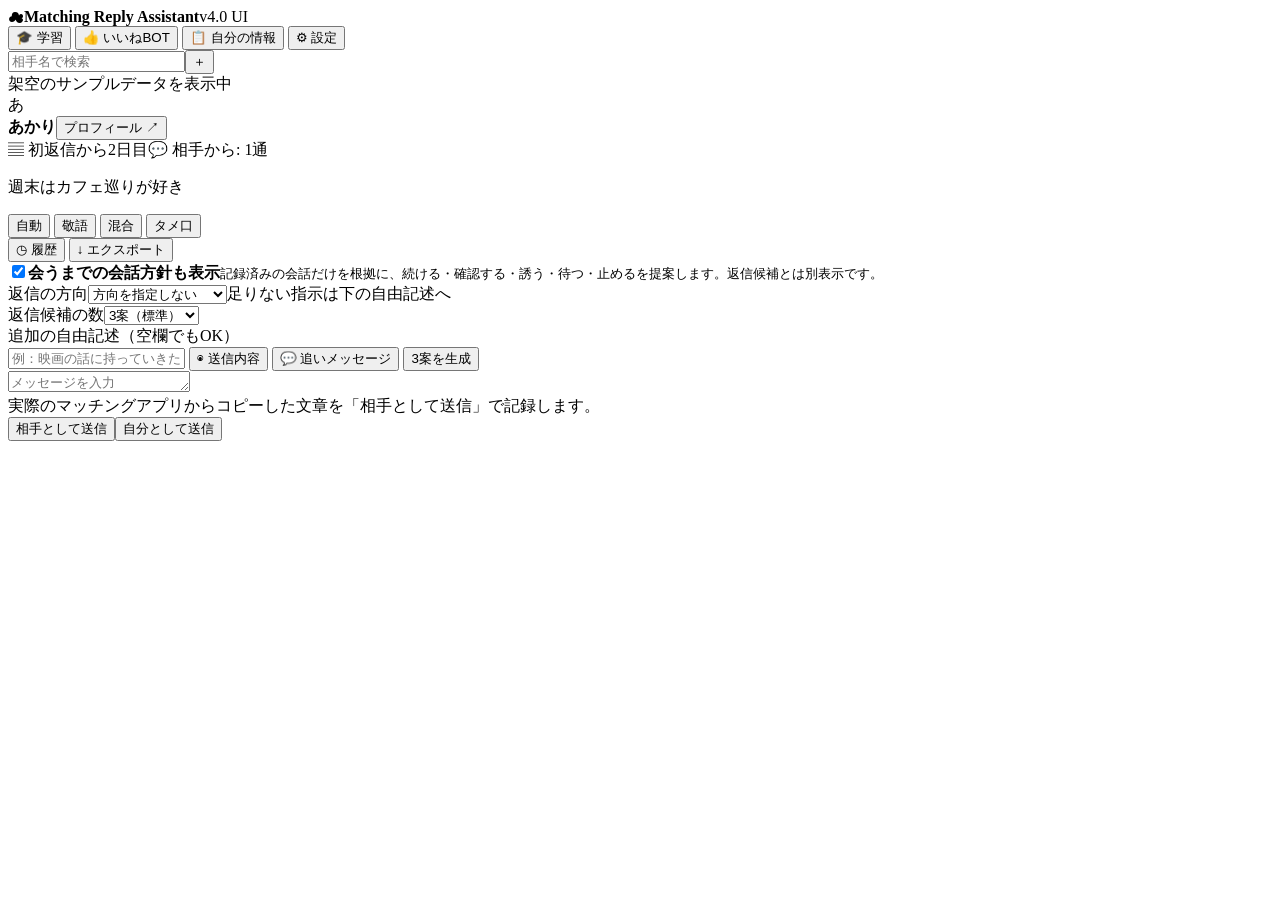
==== index.html @ 1f305a7e "Create chat-focused desktop UI shell inspired by reference layout" ====
<!doctype html>
<html lang="ja">
<head>
  <meta charset="utf-8">
  <meta name="viewport" content="width=device-width,initial-scale=1">
  <meta name="theme-color" content="#ffffff">
  <title>Matching Reply Assistant — UI Demo</title>
  <link rel="stylesheet" href="./style.css">
  <script src="./app.js" defer></script>
</head>
<body>
<div class="app" id="app">
  <header class="global-header">
    <div class="app-identity"><span class="brand-icon">☁</span><strong>Matching Reply Assistant</strong><span class="version">v4.0 <span class="muted-version">UI</span></span></div>
    <nav class="global-actions" aria-label="ツール">
      <button data-open="guide" class="top-button" type="button">🎓 学習</button>
      <button data-open="like" class="top-button pink" type="button">👍 いいねBOT</button>
      <button data-open="profile" class="top-button blue" type="button">📋 自分の情報</button>
      <button data-open="settings" class="top-button" type="button">⚙ 設定</button>
    </nav>
  </header>
  <div class="layout">
    <aside class="contacts">
      <div class="search-row"><input id="search" type="search" placeholder="相手名で検索" aria-label="相手名で検索"><button id="new-contact" type="button" title="相手を追加" aria-label="相手を追加">＋</button></div>
      <div class="contact-scroller" id="contacts" aria-label="相手一覧"></div>
      <div class="contacts-footer">架空のサンプルデータを表示中</div>
    </aside>
    <main class="chat-layout">
      <header class="conversation-header">
        <div class="contact-heading">
          <span class="avatar current-avatar" id="current-avatar">あ</span>
          <div class="contact-details">
            <div class="person-title"><strong id="current-name">あかり</strong><button id="edit-contact" type="button" class="contact-edit" title="プロフィールを確認・編集">プロフィール ↗</button></div>
            <div class="contact-tags"><span class="tag sky" id="messages-count">▤ 初返信から2日目</span><span class="tag mint" id="incoming-count">💬 相手から: 1通</span></div>
            <p class="contact-bio" id="current-bio">週末はカフェ巡りが好き</p>
          </div>
        </div>
        <div class="header-tools">
          <div class="tone-toggle" aria-label="返信の文体">
            <button data-tone="自動" class="on" type="button">自動</button>
            <button data-tone="敬語" type="button">敬語</button>
            <button data-tone="混合" type="button">混合</button>
            <button data-tone="タメ口" type="button">タメ口</button>
          </div>
          <button id="history-button" class="utility-button" type="button">◷ 履歴</button>
          <button id="export-button" class="utility-button" type="button">↓ エクスポート</button>
        </div>
      </header>
      <section class="chat-area" id="chat-area" aria-label="会話履歴">
        <div class="chat-inner" id="messages"></div>
        <div id="suggestion-list" class="suggestion-list" hidden></div>
      </section>
      <section class="composer">
        <label class="policy-banner"><input id="policy" type="checkbox" checked><span><strong>会うまでの会話方針も表示</strong><small>記録済みの会話だけを根拠に、続ける・確認する・誘う・待つ・止めるを提案します。返信候補とは別表示です。</small></span></label>
        <div class="config-line"><label for="direction">返信の方向</label><select id="direction"><option value="auto">方向を指定しない</option><option value="casual">自然に会話を広げる</option><option value="question">質問を控えめに</option><option value="warm">親しみやすく返す</option><option value="invite">自然な誘いを検討</option></select><span class="helper">足りない指示は下の自由記述へ</span></div>
        <div class="config-line compact"><label for="count">返信候補の数</label><select id="count"><option value="1">1案</option><option value="3" selected>3案（標準）</option><option value="5">5案</option></select></div>
        <label class="small-label" for="extra">追加の自由記述（空欄でもOK）</label>
        <div class="action-line">
          <input id="extra" placeholder="例：映画の話に持っていきたい / 質問しないで / 少し短めに">
          <button id="send-content" type="button" class="action-outline">◉ 送信内容</button>
          <button id="follow-up" type="button" class="action-orange">💬 追いメッセージ</button>
          <button id="generate" type="button" class="action-green">3案を生成</button>
        </div>
        <div class="message-composer">
          <textarea id="message-input" rows="1" placeholder="メッセージを入力 (Ctrl+Enter で「相手として送信」)"></textarea>
        </div>
        <div class="send-row"><span>実際のマッチングアプリからコピーした文章を「相手として送信」で記録します。</span><div><button id="send-them" type="button" class="send-them">相手として送信</button><button id="send-me" type="button" class="send-me">自分として送信</button></div></div>
      </section>
    </main>
  </div>
</div>

<dialog id="modal" class="modal">
  <div class="modal-bar"><h2 id="modal-title">設定</h2><button id="close-modal" aria-label="閉じる" type="button">×</button></div>
  <div class="modal-body" id="modal-body"></div>
</dialog>
<div class="toast" id="toast" role="status" hidden></div>
</body>
</html>
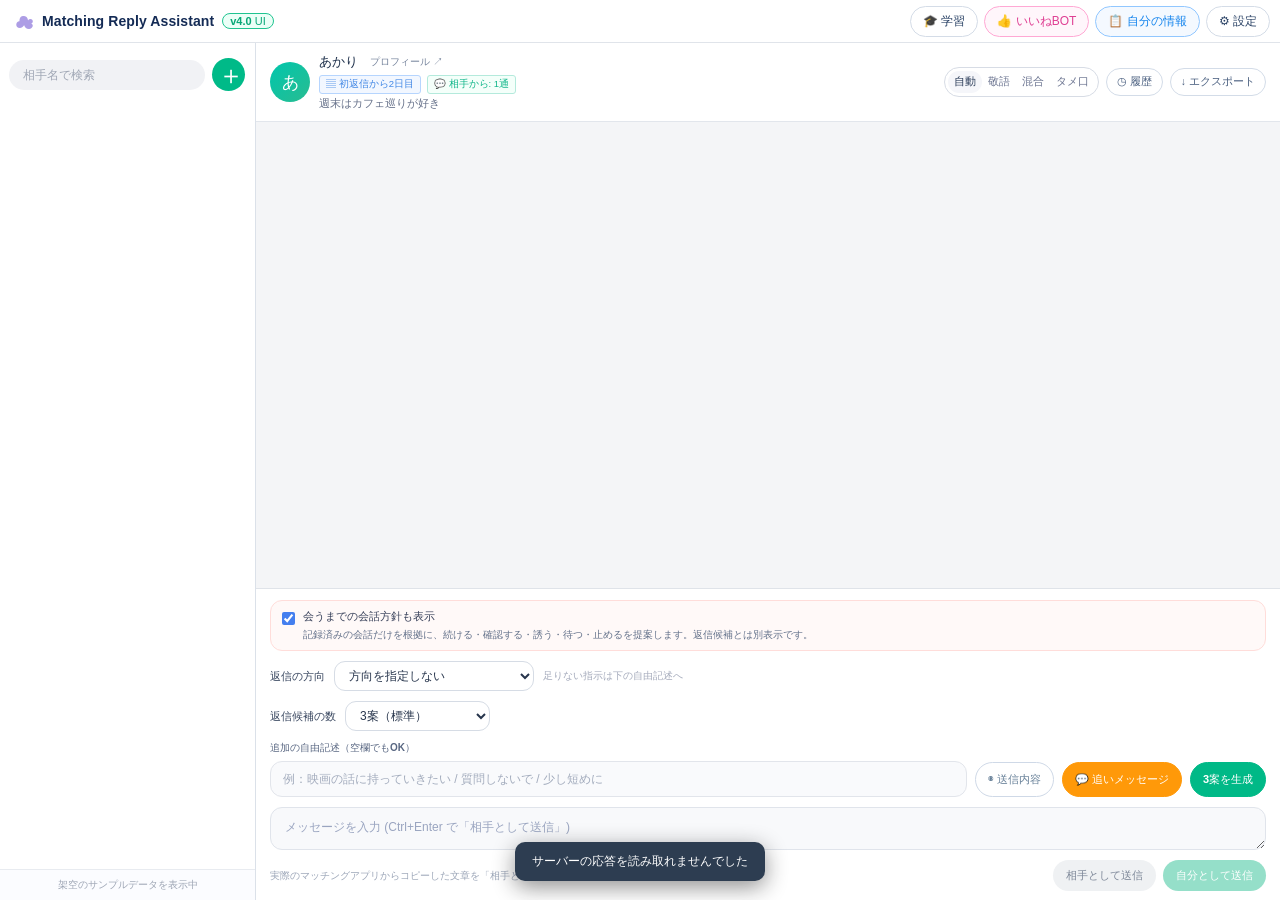
==== commit 5954b06c: "feat: improve offline reply guidance and simulation safety" ====
--- a/index.html
+++ b/index.html
@@ -59,6 +59,7 @@
           <input id="extra" placeholder="例：映画の話に持っていきたい / 質問しないで / 少し短めに">
           <button id="send-content" type="button" class="action-outline">◉ 送信内容</button>
           <button id="follow-up" type="button" class="action-orange">💬 追いメッセージ</button>
+          <button id="first-message" type="button" class="action-green" hidden>🌱 初回メッセージを生成</button>
           <button id="generate" type="button" class="action-green">3案を生成</button>
         </div>
         <div class="message-composer">
@@ -76,4 +77,4 @@
 </dialog>
 <div class="toast" id="toast" role="status" hidden></div>
 </body>
-</html>+</html>
--- a/style.css
+++ b/style.css
@@ -0,0 +1,156 @@
+/* UI-only prototype: no API, cookies, or external assets */
+:root{font-family:Inter,-apple-system,BlinkMacSystemFont,"Segoe UI","Yu Gothic",Meiryo,sans-serif;color:#28324a;background:#f3f4f7;font-synthesis:none;font-size:12px}
+*{box-sizing:border-box}
+html,body{height:100%;margin:0}
+button,input,select,textarea{font:inherit}
+button{cursor:pointer}
+button:focus-visible,input:focus-visible,select:focus-visible,textarea:focus-visible{outline:2px solid #428cf5;outline-offset:2px}
+button:disabled{opacity:.48;cursor:not-allowed}
+.app{height:100dvh;min-height:650px;display:flex;flex-direction:column;overflow:hidden;background:#f3f4f7}
+.global-header{height:43px;min-height:43px;padding:0 10px 0 15px;background:#fff;border-bottom:1px solid #e0e4ea;display:flex;align-items:center;justify-content:space-between;gap:12px}
+.app-identity{display:flex;align-items:center;gap:8px;white-space:nowrap}
+.brand-icon{font-size:19px;color:#ad9de5;line-height:1}
+.app-identity strong{font-size:14px;letter-spacing:.1px;color:#142b55}
+.version{font-size:11px;border:1px solid #1fc490;color:#06a776;border-radius:20px;background:#ebfff7;font-weight:700;padding:1px 7px}
+.muted-version{font-weight:500}
+.global-actions{display:flex;gap:6px;align-items:center}
+.top-button{background:#fff;border:1px solid #d4dce7;color:#284064;border-radius:18px;padding:6px 12px;font-size:12px;white-space:nowrap}
+.top-button:hover{background:#f5f9fd}
+.top-button.pink{border-color:#ffa8d4;color:#df3f93;background:#fff6fb}
+.top-button.blue{border-color:#91c7ff;color:#1685ed;background:#f4f9ff}
+.layout{flex:1;min-height:0;display:grid;grid-template-columns:256px minmax(0,1fr)}
+.contacts{background:#fff;border-right:1px solid #dbe1e9;display:flex;flex-direction:column;overflow:hidden;min-height:0}
+.search-row{height:63px;min-height:63px;display:flex;align-items:center;gap:7px;padding:10px 10px 10px 9px}
+.search-row input{flex:1;width:0;border:0;background:#f1f2f5;border-radius:20px;padding:8px 14px;color:#35425a;outline:none}
+.search-row input::placeholder{color:#a0a7b5}
+.search-row button{width:33px;height:33px;border:0;background:#00ba88;border-radius:50%;color:#fff;font-size:26px;line-height:1;display:grid;place-items:center}
+.contact-scroller{overflow:auto;min-height:0;flex:1;scrollbar-width:thin;scrollbar-color:#b5b8c0 transparent}
+.contact-item{background:#fff;border:0;border-bottom:1px solid #edf0f3;width:100%;min-height:57px;padding:7px 8px;display:flex;align-items:center;gap:9px;text-align:left;color:#2f3851}
+.contact-item:hover{background:#f5f8fa}
+.contact-item.active{background:#e8fcf5}
+.avatar{display:grid;place-items:center;color:#fff;width:40px;height:40px;flex-shrink:0;border-radius:50%;font-size:17px;font-weight:700;background:linear-gradient(135deg,#00c6ac,#29bc91)}
+.avatar.big{width:39px;height:39px;font-size:16px}
+.avatar img{width:100%;height:100%;object-fit:cover;border-radius:50%}
+.contact-item-details{min-width:0;flex:1}
+.contact-item-head{display:flex;align-items:center;gap:5px}
+.contact-item-head strong{font-size:12px;overflow:hidden;text-overflow:ellipsis;white-space:nowrap;flex:1;color:#25324a}
+.count-pill{border:1px solid #9de5cb;color:#10af7a;background:#f1fff9;border-radius:3px;padding:0 3px;font-size:9px;white-space:nowrap}
+.contact-time{color:#a0a8bb;font-size:10px;white-space:nowrap}
+.contact-preview{font-size:10.5px;color:#65728a;overflow:hidden;white-space:nowrap;text-overflow:ellipsis;margin-top:3px;max-width:175px}
+.contacts-footer{padding:8px;color:#9da5b4;text-align:center;font-size:10px;background:#fbfcff;border-top:1px solid #e8ebf0}
+.chat-layout{display:flex;flex-direction:column;min-width:0;min-height:0;background:#f4f5f7}
+.conversation-header{min-height:78px;background:#fff;border-bottom:1px solid #e2e6ec;display:flex;align-items:center;justify-content:space-between;gap:10px;padding:10px 14px}
+.contact-heading{display:flex;gap:9px;min-width:0;align-items:center}
+.contact-details{min-width:0}
+.person-title{display:flex;gap:8px;align-items:center}
+.person-title strong{font-size:13px;color:#1e304b}
+.contact-edit{font-size:10px;padding:1px 4px;border:0;background:none;color:#77859d}
+.contact-edit:hover{color:#168be9}
+.contact-tags{display:flex;gap:6px;flex-wrap:wrap;margin-top:4px}
+.tag{font-size:9.5px;padding:2px 6px;border-radius:3px;border:1px solid}
+.tag.sky{color:#4187e5;background:#f2f7ff;border-color:#b6d5fe}
+.tag.mint{color:#11b68a;background:#f4fffa;border-color:#b4eadc}
+.contact-bio{font-size:10.5px;margin:3px 0 0;color:#657089;overflow:hidden;white-space:nowrap;text-overflow:ellipsis;max-width:330px}
+.header-tools{display:flex;gap:7px;align-items:center}
+.tone-toggle{display:flex;border:1px solid #d7dce5;border-radius:18px;padding:3px;gap:0;white-space:nowrap}
+.tone-toggle button{padding:4px 6px;border:0;background:transparent;border-radius:12px;color:#6b7490;font-size:10.5px}
+.tone-toggle button.on{background:#f5f6fa;color:#273956;font-weight:700}
+.utility-button{border:1px solid #d3dce8;color:#4b6080;background:#fff;border-radius:16px;padding:6px 10px;font-size:10.5px;white-space:nowrap}
+.utility-button:hover{background:#f6f9fb}
+.chat-area{flex:1;min-height:0;overflow:auto;padding:14px 14px 18px;scrollbar-width:thin;scrollbar-color:#c4c7cb transparent}
+.chat-inner{display:flex;flex-direction:column;gap:13px}
+.chat-message{display:flex;flex-direction:column;max-width:min(82%,620px);align-self:flex-start;align-items:flex-start}
+.chat-message.me{align-self:flex-end;align-items:flex-end}
+.bubble{white-space:pre-wrap;overflow-wrap:anywhere;background:#fff;border:1px solid #e1e4ea;color:#27364e;border-radius:17px 17px 17px 5px;box-shadow:0 1px 2px #111a2b14;padding:10px 13px;font-size:13px;line-height:1.55}
+.chat-message.me .bubble{background:#d7f9ef;border-color:#b5eddb;border-radius:17px 17px 5px 17px}
+.message-time{font-size:10px;color:#9da8c4;margin-top:4px}
+.empty-chat{margin:auto;padding:48px 16px;text-align:center;color:#9a9fac}
+.chat-inner:has(.empty-chat){min-height:180px}
+.suggestion-list{max-width:880px;margin:24px 0 0;display:flex;flex-wrap:wrap;gap:11px;align-items:stretch}
+.suggestion-list[hidden]{display:none}
+.suggestion-heading{flex-basis:100%;font-size:11px;font-weight:700;color:#54657e}
+.candidate{background:#fff;border:1px solid #e3e5ed;border-radius:13px;box-shadow:0 2px 7px #0f234010;min-width:180px;flex:1;padding:12px;display:flex;flex-direction:column;gap:9px}
+.candidate:first-of-type{border-color:#75dec0}
+.candidate-title{font-size:11px;font-weight:750;color:#049f76}
+.candidate-text{font-size:12px;line-height:1.65;white-space:pre-wrap;overflow-wrap:anywhere;flex:1}
+.candidate-actions{display:flex;gap:7px;flex-wrap:wrap}
+.candidate-actions button{border-radius:7px;padding:6px 8px;font-size:10.5px;background:#f9fbfe;color:#47627f;border:1px solid #e1e8f1}
+.policy-suggestion{flex-basis:100%;border:1px solid #f6d9cb;background:#fff9f5;border-radius:10px;padding:12px;color:#7d5b4b;font-size:11px;line-height:1.65}
+.composer{background:#fff;border-top:1px solid #dfe3e9;padding:11px 14px 9px;display:flex;flex-direction:column;gap:10px}
+.policy-banner{display:flex;gap:8px;background:#fff9f8;border:1px solid #ffddda;border-radius:12px;padding:8px 11px;color:#38415a;align-items:flex-start;cursor:pointer}
+.policy-banner input{accent-color:#447fef;margin:3px 0 0}
+.policy-banner span{min-width:0}
+.policy-banner strong{display:block;font-size:11px}
+.policy-banner small{display:block;color:#63718a;font-size:10px;margin-top:4px}
+.config-line{display:flex;align-items:center;gap:9px;min-height:23px}
+.config-line label{font-size:11px;white-space:nowrap;color:#38465f}
+.config-line select{min-width:200px;max-width:250px;border:1px solid #d6dce5;background:#fff;color:#27354c;border-radius:11px;padding:6px 10px;outline:none}
+.config-line.compact select{min-width:120px;width:145px}
+.config-line .helper{color:#a4aabb;font-size:10px;white-space:nowrap}
+.small-label{font-size:10px;font-weight:700;color:#596782;margin-bottom:-4px}
+.action-line{display:flex;align-items:center;gap:8px}
+.action-line input{min-width:0;flex:1;background:#f9fafc;border:1px solid #e2e5eb;border-radius:12px;padding:10px 12px;color:#283649}
+.action-line input::placeholder{color:#a3acbd}
+.action-line button{white-space:nowrap;border-radius:18px;padding:9px 12px;font-size:11px;font-weight:700}
+.action-outline{background:#fff;border:1px solid #cfd9e7;color:#688199}
+.action-orange{background:#ff9909;border:1px solid #ff9909;color:#fff}
+.action-green{background:#00b987;border:1px solid #00b987;color:#fff}
+.action-outline:hover{background:#f3f6fb}
+.action-orange:hover{background:#eb8900}
+.action-green:hover{background:#05a67a}
+.message-composer textarea{width:100%;display:block;resize:vertical;min-height:43px;max-height:115px;border:1px solid #e0e4eb;background:#f8f9fb;border-radius:12px;padding:10px 14px;color:#24334a;outline:none;line-height:1.55}
+.message-composer textarea::placeholder{color:#9aa5c0}
+.send-row{display:flex;align-items:center;justify-content:space-between;gap:8px}
+.send-row span{font-size:10px;color:#9ca6b8}
+.send-row>div{display:flex;gap:7px}
+.send-row button{border:0;border-radius:20px;padding:8px 13px;font-size:11px;font-weight:700;white-space:nowrap}
+.send-them{background:#eff1f3;color:#7d8798}
+.send-me{background:#95dfc9;color:#fff}
+.send-them:hover{background:#e3e6ea}
+.send-me:hover{background:#5dceb0}
+.modal{width:min(560px,calc(100vw - 32px));border:1px solid #dce3ed;border-radius:16px;box-shadow:0 25px 80px #17233d45;padding:0;color:#24334f;background:#fff;max-height:88vh}
+.modal::backdrop{background:#15244085;backdrop-filter:blur(2px)}
+.modal-bar{padding:18px 21px;border-bottom:1px solid #e7eaf0;display:flex;align-items:center;justify-content:space-between}
+.modal-bar h2{margin:0;font-size:17px}
+.modal-bar button{font-size:24px;border:0;background:none;color:#8a94a6}
+.modal-body{padding:20px;overflow-y:auto;max-height:calc(88vh - 65px)}
+.modal-body label{display:block;font-weight:650;font-size:12px;margin:12px 0 6px}
+.modal-body input,.modal-body textarea,.modal-body select{width:100%;padding:10px 12px;background:#f9fafc;border:1px solid #dae1e9;border-radius:9px;font-size:12px;color:#28364c;outline:none}
+.modal-body textarea{resize:vertical}
+.modal-body .modal-description{font-size:11.5px;color:#7c8597;margin:3px 0 12px;line-height:1.8}
+.modal-body .modal-actions{display:flex;justify-content:flex-end;gap:9px;margin-top:16px}
+.modal-body .modal-actions button,.modal-body .modal-button{border:1px solid #dde4ed;border-radius:9px;padding:9px 14px;background:#fff;font-size:12px;color:#415571;cursor:pointer}
+.modal-body .modal-actions .confirm,.modal-body .modal-button.confirm{background:#04bb89;color:#fff;border-color:#04bb89}
+.modal-body .modal-actions .danger{color:#bf5365}
+.modal-result{background:#f6fbf9;border:1px solid #d7f0e8;padding:10px 12px;border-radius:9px;margin-top:10px}
+.modal-result strong{color:#079e79;font-size:11px}
+.modal-result p{font-size:12px;line-height:1.7;margin:7px 0}
+.toast{position:fixed;bottom:19px;left:50%;transform:translateX(-50%);background:#2d3d51;color:#fff;border-radius:10px;padding:11px 17px;z-index:30;box-shadow:0 6px 22px #1117;font-size:12px}
+.toast[hidden]{display:none}
+@media(max-width:1120px){.layout{grid-template-columns:226px minmax(0,1fr)}.conversation-header{flex-wrap:wrap;padding:8px 12px}.header-tools{margin-left:45px}.composer{gap:7px}.contact-preview{max-width:140px}.config-line .helper{display:none}.action-line{flex-wrap:wrap}.action-line input{flex-basis:100%}.action-line button{flex:1}}
+@media(max-width:740px){.global-header{height:auto;padding:10px;align-items:flex-start;flex-wrap:wrap}.global-actions{width:100%;overflow:auto}.layout{grid-template-columns:75px minmax(0,1fr)}.search-row{padding:8px 5px;flex-direction:column;height:auto;gap:4px}.search-row input{width:65px;font-size:9px;padding:6px 4px}.search-row button{width:31px;height:31px}.contact-item{padding:8px;justify-content:center}.contact-item-details,.contacts-footer{display:none}.conversation-header{min-height:75px}.header-tools{margin-left:0;gap:4px}.tone-toggle button{font-size:9px;padding:4px}.utility-button{padding:5px;font-size:9px}.contact-bio{max-width:160px}.composer{padding:9px}.policy-banner small{display:none}.config-line{flex-wrap:wrap}.send-row>span{display:none}}
+
+
+/* Connected-backend controls added on top of the approved UI */
+.history-actions{display:flex;gap:7px;margin-top:3px;opacity:.15;transition:opacity .15s}
+.chat-message:hover .history-actions,.chat-message:focus-within .history-actions{opacity:1}
+.history-actions button{background:transparent;border:0;color:#8495ad;padding:2px 4px;font-size:10px}
+.history-actions button:hover{color:#2d5d91}
+.demo-warning{flex-basis:100%;background:#fff9eb;border:1px solid #efdcae;color:#8b6934;border-radius:10px;padding:11px 13px;margin:0;font-size:11px;line-height:1.6}
+.result-reason{flex-basis:100%;color:#66758e;background:#fff;border:1px solid #e4e8f0;border-radius:10px;padding:11px 12px;font-size:11px;line-height:1.7}
+.modal-body .modal-result{white-space:pre-wrap;overflow-wrap:anywhere;line-height:1.7}
+.candidate-actions button:hover{background:#eaf8f2;color:#008f6b}
+.user-info-panel{flex-basis:100%;background:#fff;border:1px solid #f0d9ac;border-radius:13px;padding:14px;box-shadow:0 2px 7px #0f234010}
+.user-info-panel h3{font-size:13px;margin:0 0 7px;color:#6c5129}
+.user-info-reason,.user-info-privacy{font-size:11px;line-height:1.7;margin:5px 0;color:#68758a}
+.user-info-privacy{background:#f5f8fc;border-radius:8px;padding:8px}
+.user-info-question{margin-top:10px}
+.user-info-question label{display:block;font-weight:700;font-size:11px;margin:5px 0}
+.user-info-question textarea{width:100%;resize:vertical;min-height:42px;border:1px solid #dae1e9;border-radius:9px;padding:9px;background:#fbfcfe}
+.user-info-purpose{display:block;color:#8791a1;font-size:10px}
+.user-info-terminal{flex-basis:100%;background:#fff6f0;border:1px solid #f1d4c6;border-radius:10px;padding:12px;color:#765c4b;font-size:11px;line-height:1.7;margin:0}
+.user-info-actions{display:flex;gap:8px;flex-wrap:wrap;margin-top:12px}
+.user-info-actions button{border-radius:9px;padding:8px 11px}
+.strategy-heading{display:block;margin-bottom:5px}
+.strategy-row{margin-top:3px}
+button[hidden]{display:none}
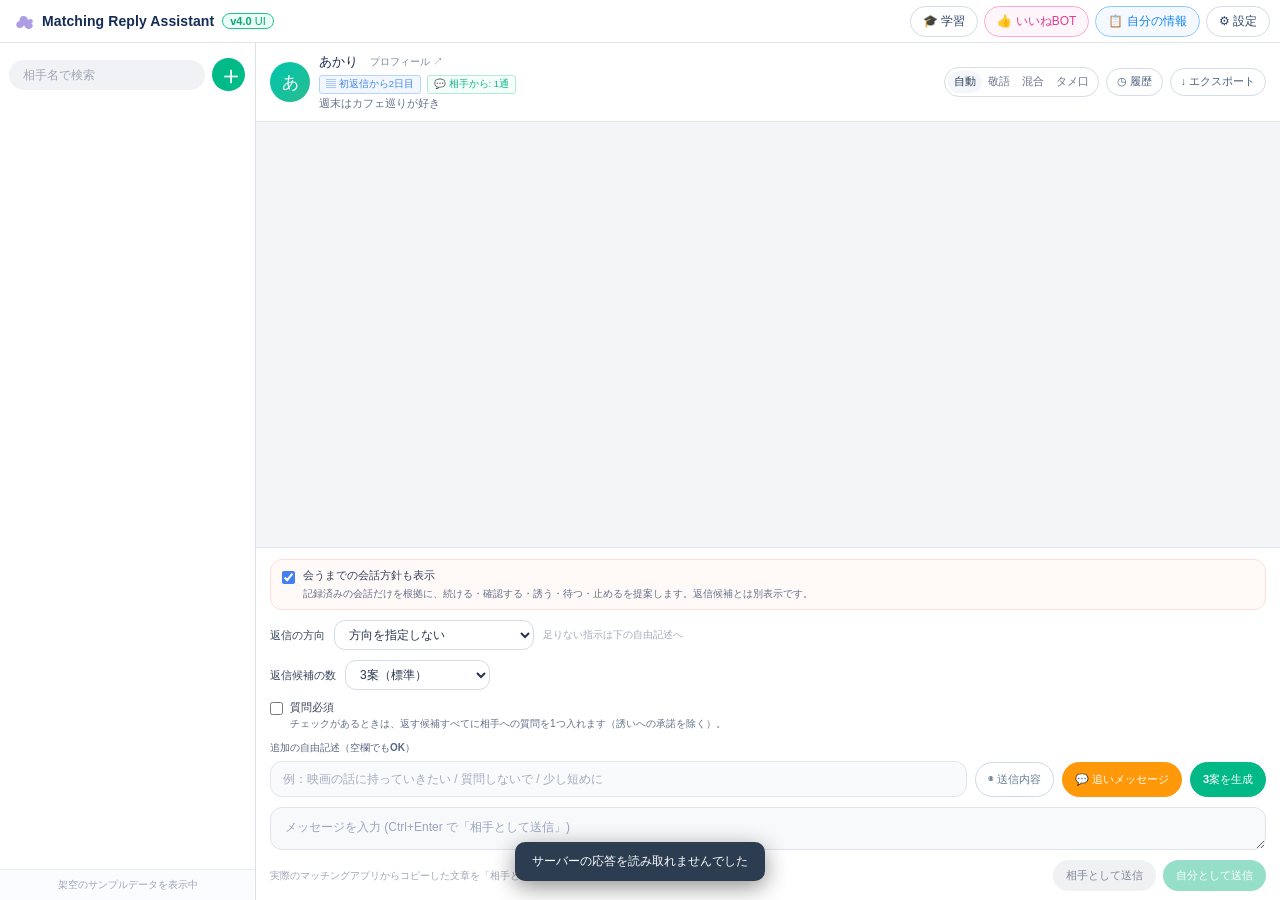
==== commit 19646371: "T546: 「質問必須」チェックボックスを追加し、チェック時は必ず質問を入れる - GenerateInput.require_question（既定 false）を追加。 - プロンプトに【質問必須" ====
--- a/index.html
+++ b/index.html
@@ -52,8 +52,9 @@
       </section>
       <section class="composer">
         <label class="policy-banner"><input id="policy" type="checkbox" checked><span><strong>会うまでの会話方針も表示</strong><small>記録済みの会話だけを根拠に、続ける・確認する・誘う・待つ・止めるを提案します。返信候補とは別表示です。</small></span></label>
-        <div class="config-line"><label for="direction">返信の方向</label><select id="direction"><option value="auto">方向を指定しない</option><option value="casual">自然に会話を広げる</option><option value="question">質問を控えめに</option><option value="warm">親しみやすく返す</option><option value="invite">自然な誘いを検討</option></select><span class="helper">足りない指示は下の自由記述へ</span></div>
+        <div class="config-line"><label for="direction">返信の方向</label><select id="direction"><option value="auto">方向を指定しない</option><option value="casual">自然に会話を広げる</option><option value="question">質問を控えめに</option><option value="warm">親しみやすく返す</option><option value="invite">自然な誘いを検討</option><option value="topic_change">話題を変える</option></select><span class="helper">足りない指示は下の自由記述へ</span></div>
         <div class="config-line compact"><label for="count">返信候補の数</label><select id="count"><option value="1">1案</option><option value="3" selected>3案（標準）</option><option value="5">5案</option></select></div>
+        <div class="config-line compact"><label class="check-option"><input id="require-question" type="checkbox"><span><strong>質問必須</strong><small>チェックがあるときは、返す候補すべてに相手への質問を1つ入れます（誘いへの承諾を除く）。</small></span></label></div>
         <label class="small-label" for="extra">追加の自由記述（空欄でもOK）</label>
         <div class="action-line">
           <input id="extra" placeholder="例：映画の話に持っていきたい / 質問しないで / 少し短めに">
--- a/style.css
+++ b/style.css
@@ -87,6 +87,10 @@
 .config-line select{min-width:200px;max-width:250px;border:1px solid #d6dce5;background:#fff;color:#27354c;border-radius:11px;padding:6px 10px;outline:none}
 .config-line.compact select{min-width:120px;width:145px}
 .config-line .helper{color:#a4aabb;font-size:10px;white-space:nowrap}
+.config-line .check-option{display:flex;gap:7px;align-items:flex-start;cursor:pointer;color:#38415a}
+.config-line .check-option input{accent-color:#447fef;margin:2px 0 0}
+.config-line .check-option strong{font-size:11px}
+.config-line .check-option small{display:block;color:#63718a;font-size:10px;margin-top:2px}
 .small-label{font-size:10px;font-weight:700;color:#596782;margin-bottom:-4px}
 .action-line{display:flex;align-items:center;gap:8px}
 .action-line input{min-width:0;flex:1;background:#f9fafc;border:1px solid #e2e5eb;border-radius:12px;padding:10px 12px;color:#283649}
@@ -151,6 +155,14 @@
 .user-info-terminal{flex-basis:100%;background:#fff6f0;border:1px solid #f1d4c6;border-radius:10px;padding:12px;color:#765c4b;font-size:11px;line-height:1.7;margin:0}
 .user-info-actions{display:flex;gap:8px;flex-wrap:wrap;margin-top:12px}
 .user-info-actions button{border-radius:9px;padding:8px 11px}
+.optional-user-question{flex-basis:100%;background:#f4f8ff;border:1px solid #cbdcf4;border-radius:13px;padding:14px;box-shadow:0 2px 7px #0f234010}
+.optional-user-question h3{font-size:13px;margin:0 0 7px;color:#355b87}
+.optional-user-safe,.optional-user-privacy{font-size:11px;line-height:1.7;margin:6px 0;color:#52657d}
+.optional-user-safe{font-weight:700}
+.optional-user-question label{display:block;font-weight:700;font-size:11px;margin:9px 0 5px;color:#344b67}
+.optional-user-answer{display:block;width:100%;resize:vertical;min-height:42px;border:1px solid #cbd7e6;border-radius:9px;padding:9px;background:#fff}
+.optional-user-purpose{display:block;color:#6f7f94;font-size:10px;margin-top:5px}
+.optional-user-privacy{background:#fff;border-radius:8px;padding:8px}
 .strategy-heading{display:block;margin-bottom:5px}
 .strategy-row{margin-top:3px}
 button[hidden]{display:none}
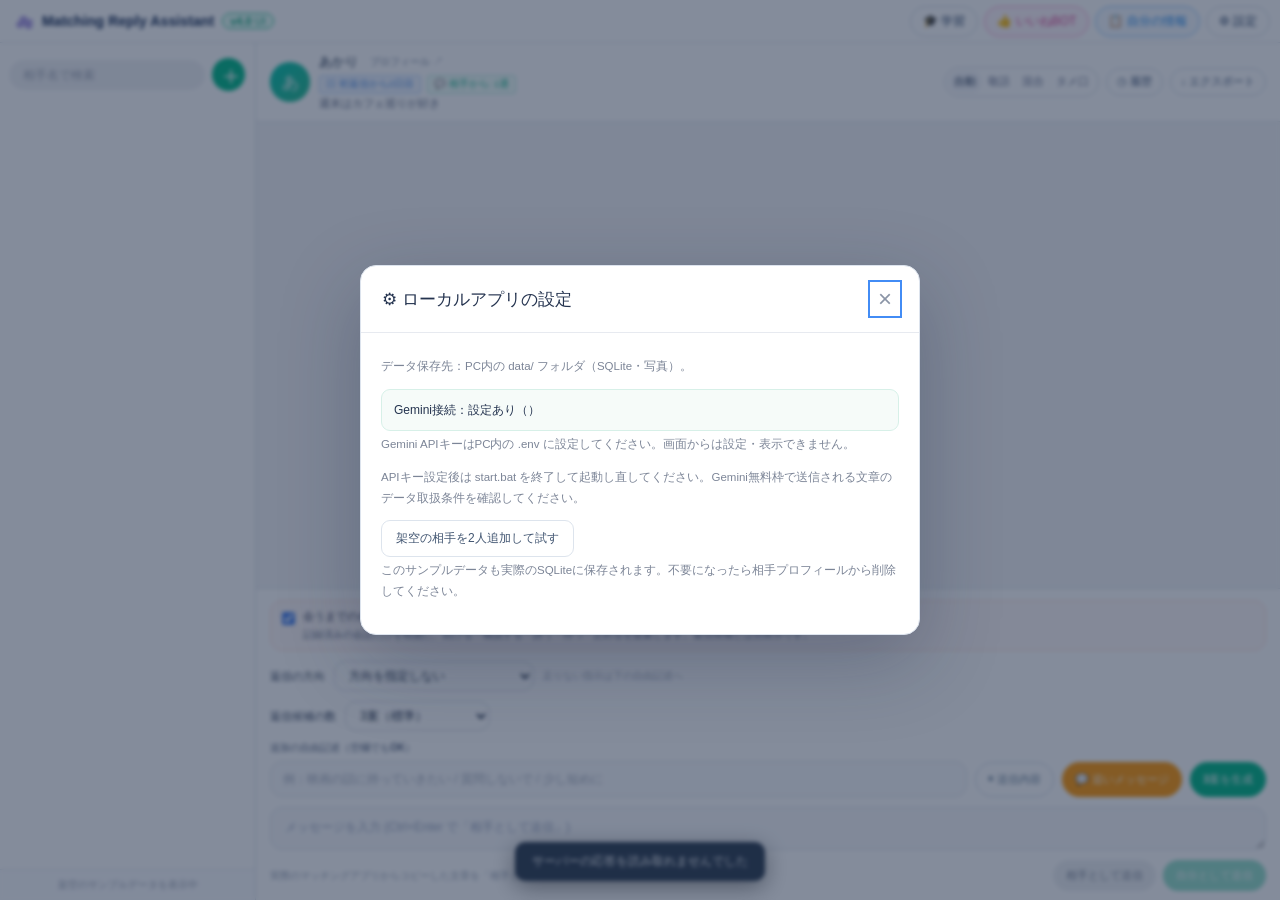
==== commit f3989c4a: "Merge 78a66c9cba0e6ddb7bc1441e65e1eae75a5e304b into d6d084b2490d042b837a884258a2397dc6c667ff" ====
--- a/index.html
+++ b/index.html
@@ -52,15 +52,13 @@
       </section>
       <section class="composer">
         <label class="policy-banner"><input id="policy" type="checkbox" checked><span><strong>会うまでの会話方針も表示</strong><small>記録済みの会話だけを根拠に、続ける・確認する・誘う・待つ・止めるを提案します。返信候補とは別表示です。</small></span></label>
-        <div class="config-line"><label for="direction">返信の方向</label><select id="direction"><option value="auto">方向を指定しない</option><option value="casual">自然に会話を広げる</option><option value="question">質問を控えめに</option><option value="warm">親しみやすく返す</option><option value="invite">自然な誘いを検討</option><option value="topic_change">話題を変える</option></select><span class="helper">足りない指示は下の自由記述へ</span></div>
+        <div class="config-line"><label for="direction">返信の方向</label><select id="direction"><option value="auto">方向を指定しない</option><option value="casual">自然に会話を広げる</option><option value="question">質問を控えめに</option><option value="warm">親しみやすく返す</option><option value="invite">自然な誘いを検討</option></select><span class="helper">足りない指示は下の自由記述へ</span></div>
         <div class="config-line compact"><label for="count">返信候補の数</label><select id="count"><option value="1">1案</option><option value="3" selected>3案（標準）</option><option value="5">5案</option></select></div>
-        <div class="config-line compact"><label class="check-option"><input id="require-question" type="checkbox"><span><strong>質問必須</strong><small>チェックがあるときは、返す候補すべてに相手への質問を1つ入れます（誘いへの承諾を除く）。</small></span></label></div>
         <label class="small-label" for="extra">追加の自由記述（空欄でもOK）</label>
         <div class="action-line">
           <input id="extra" placeholder="例：映画の話に持っていきたい / 質問しないで / 少し短めに">
           <button id="send-content" type="button" class="action-outline">◉ 送信内容</button>
           <button id="follow-up" type="button" class="action-orange">💬 追いメッセージ</button>
-          <button id="first-message" type="button" class="action-green" hidden>🌱 初回メッセージを生成</button>
           <button id="generate" type="button" class="action-green">3案を生成</button>
         </div>
         <div class="message-composer">
@@ -78,4 +76,4 @@
 </dialog>
 <div class="toast" id="toast" role="status" hidden></div>
 </body>
-</html>
+</html>
--- a/style.css
+++ b/style.css
@@ -87,10 +87,6 @@
 .config-line select{min-width:200px;max-width:250px;border:1px solid #d6dce5;background:#fff;color:#27354c;border-radius:11px;padding:6px 10px;outline:none}
 .config-line.compact select{min-width:120px;width:145px}
 .config-line .helper{color:#a4aabb;font-size:10px;white-space:nowrap}
-.config-line .check-option{display:flex;gap:7px;align-items:flex-start;cursor:pointer;color:#38415a}
-.config-line .check-option input{accent-color:#447fef;margin:2px 0 0}
-.config-line .check-option strong{font-size:11px}
-.config-line .check-option small{display:block;color:#63718a;font-size:10px;margin-top:2px}
 .small-label{font-size:10px;font-weight:700;color:#596782;margin-bottom:-4px}
 .action-line{display:flex;align-items:center;gap:8px}
 .action-line input{min-width:0;flex:1;background:#f9fafc;border:1px solid #e2e5eb;border-radius:12px;padding:10px 12px;color:#283649}
@@ -144,25 +140,3 @@
 .result-reason{flex-basis:100%;color:#66758e;background:#fff;border:1px solid #e4e8f0;border-radius:10px;padding:11px 12px;font-size:11px;line-height:1.7}
 .modal-body .modal-result{white-space:pre-wrap;overflow-wrap:anywhere;line-height:1.7}
 .candidate-actions button:hover{background:#eaf8f2;color:#008f6b}
-.user-info-panel{flex-basis:100%;background:#fff;border:1px solid #f0d9ac;border-radius:13px;padding:14px;box-shadow:0 2px 7px #0f234010}
-.user-info-panel h3{font-size:13px;margin:0 0 7px;color:#6c5129}
-.user-info-reason,.user-info-privacy{font-size:11px;line-height:1.7;margin:5px 0;color:#68758a}
-.user-info-privacy{background:#f5f8fc;border-radius:8px;padding:8px}
-.user-info-question{margin-top:10px}
-.user-info-question label{display:block;font-weight:700;font-size:11px;margin:5px 0}
-.user-info-question textarea{width:100%;resize:vertical;min-height:42px;border:1px solid #dae1e9;border-radius:9px;padding:9px;background:#fbfcfe}
-.user-info-purpose{display:block;color:#8791a1;font-size:10px}
-.user-info-terminal{flex-basis:100%;background:#fff6f0;border:1px solid #f1d4c6;border-radius:10px;padding:12px;color:#765c4b;font-size:11px;line-height:1.7;margin:0}
-.user-info-actions{display:flex;gap:8px;flex-wrap:wrap;margin-top:12px}
-.user-info-actions button{border-radius:9px;padding:8px 11px}
-.optional-user-question{flex-basis:100%;background:#f4f8ff;border:1px solid #cbdcf4;border-radius:13px;padding:14px;box-shadow:0 2px 7px #0f234010}
-.optional-user-question h3{font-size:13px;margin:0 0 7px;color:#355b87}
-.optional-user-safe,.optional-user-privacy{font-size:11px;line-height:1.7;margin:6px 0;color:#52657d}
-.optional-user-safe{font-weight:700}
-.optional-user-question label{display:block;font-weight:700;font-size:11px;margin:9px 0 5px;color:#344b67}
-.optional-user-answer{display:block;width:100%;resize:vertical;min-height:42px;border:1px solid #cbd7e6;border-radius:9px;padding:9px;background:#fff}
-.optional-user-purpose{display:block;color:#6f7f94;font-size:10px;margin-top:5px}
-.optional-user-privacy{background:#fff;border-radius:8px;padding:8px}
-.strategy-heading{display:block;margin-bottom:5px}
-.strategy-row{margin-top:3px}
-button[hidden]{display:none}
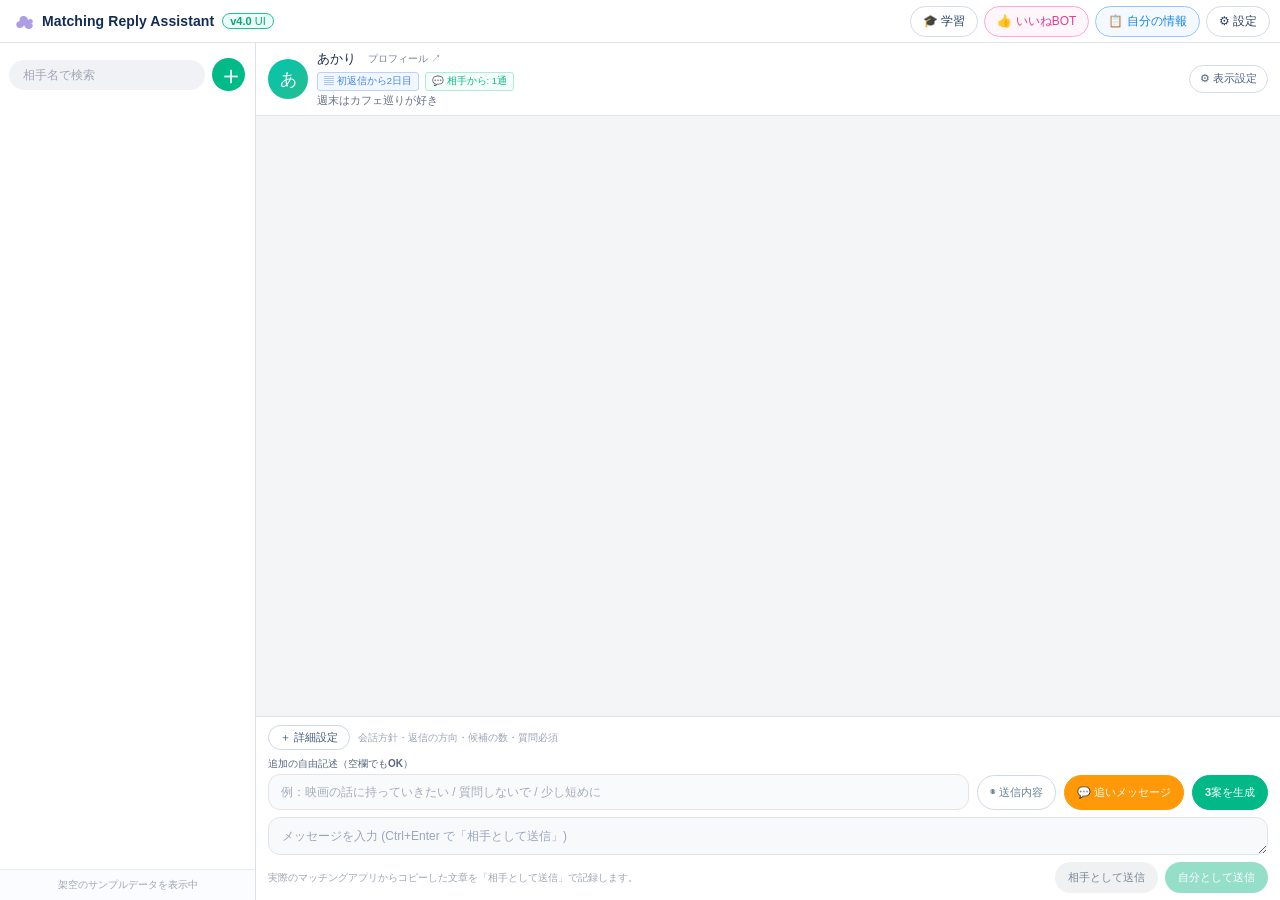
==== commit b2126b04: "メッセージ付きいいねを3行テンプレートに固定し、固い敬語を自然な形へ変換 - prompts/like.txt: 「〇〇さん、初めまして（！可）／プロフィールのここがいいなと   思った／お話しできた" ====
--- a/index.html
+++ b/index.html
@@ -36,14 +36,23 @@
           </div>
         </div>
         <div class="header-tools">
-          <div class="tone-toggle" aria-label="返信の文体">
-            <button data-tone="自動" class="on" type="button">自動</button>
-            <button data-tone="敬語" type="button">敬語</button>
-            <button data-tone="混合" type="button">混合</button>
-            <button data-tone="タメ口" type="button">タメ口</button>
+          <button id="header-settings-toggle" class="utility-button header-settings-toggle" type="button" aria-expanded="false" aria-controls="header-advanced" title="文体・履歴・エクスポートを表示">⚙ 表示設定</button>
+          <div class="header-advanced" id="header-advanced" hidden>
+            <div class="tone-toggle" aria-label="返信の文体">
+              <button data-tone="自動" class="on" type="button">自動</button>
+              <button data-tone="敬語" type="button">敬語</button>
+              <button data-tone="混合" type="button">混合</button>
+              <button data-tone="タメ口" type="button">タメ口</button>
+            </div>
+            <div class="provider-select-row">
+              <label for="api-alias">API</label>
+              <select id="api-alias" title="使用するAPIアカウント。失敗時は他へ自動で切り替わります。"><option value="">自動</option></select>
+              <label for="model-select">モデル</label>
+              <select id="model-select" title="使用するモデル。失敗時は他へ自動で切り替わります。"><option value="">自動</option></select>
+            </div>
+            <button id="history-button" class="utility-button" type="button">◷ 履歴</button>
+            <button id="export-button" class="utility-button" type="button">↓ エクスポート</button>
           </div>
-          <button id="history-button" class="utility-button" type="button">◷ 履歴</button>
-          <button id="export-button" class="utility-button" type="button">↓ エクスポート</button>
         </div>
       </header>
       <section class="chat-area" id="chat-area" aria-label="会話履歴">
@@ -51,19 +60,34 @@
         <div id="suggestion-list" class="suggestion-list" hidden></div>
       </section>
       <section class="composer">
-        <label class="policy-banner"><input id="policy" type="checkbox" checked><span><strong>会うまでの会話方針も表示</strong><small>記録済みの会話だけを根拠に、続ける・確認する・誘う・待つ・止めるを提案します。返信候補とは別表示です。</small></span></label>
-        <div class="config-line"><label for="direction">返信の方向</label><select id="direction"><option value="auto">方向を指定しない</option><option value="casual">自然に会話を広げる</option><option value="question">質問を控えめに</option><option value="warm">親しみやすく返す</option><option value="invite">自然な誘いを検討</option></select><span class="helper">足りない指示は下の自由記述へ</span></div>
-        <div class="config-line compact"><label for="count">返信候補の数</label><select id="count"><option value="1">1案</option><option value="3" selected>3案（標準）</option><option value="5">5案</option></select></div>
+        <div class="settings-toggle-row">
+          <button id="settings-toggle" class="settings-toggle" type="button" aria-expanded="false" aria-controls="advanced-settings">＋ 詳細設定</button>
+          <span class="settings-note">会話方針・返信の方向・候補の数・質問必須</span>
+        </div>
+        <div class="advanced-settings" id="advanced-settings" hidden>
+          <div class="config-line inline">
+            <label class="check-option" title="記録済みの会話だけを根拠に、続ける・確認する・誘う・待つ・止めるを提案します。返信候補とは別表示です。"><input id="policy" type="checkbox" checked><span><strong>会うまでの会話方針も表示</strong></span></label>
+            <label class="check-option" title="チェックがあるときは、返す候補すべてに相手への質問を1つ入れます（誘いへの承諾を除く）。"><input id="require-question" type="checkbox"><span><strong>質問必須</strong></span></label>
+          </div>
+          <div class="config-line inline">
+            <label for="direction">返信の方向</label>
+            <select id="direction"><option value="auto">方向を指定しない</option><option value="casual">自然に会話を広げる</option><option value="question">質問を控えめに</option><option value="warm">親しみやすく返す</option><option value="invite">自然な誘いを検討</option><option value="topic_change">話題を変える</option></select>
+            <label for="count">候補の数</label>
+            <select id="count"><option value="1">1案</option><option value="3" selected>3案（標準）</option><option value="5">5案</option></select>
+          </div>
+        </div>
         <label class="small-label" for="extra">追加の自由記述（空欄でもOK）</label>
         <div class="action-line">
           <input id="extra" placeholder="例：映画の話に持っていきたい / 質問しないで / 少し短めに">
           <button id="send-content" type="button" class="action-outline">◉ 送信内容</button>
           <button id="follow-up" type="button" class="action-orange">💬 追いメッセージ</button>
+          <button id="first-message" type="button" class="action-green" hidden>🌱 初回メッセージを生成</button>
           <button id="generate" type="button" class="action-green">3案を生成</button>
         </div>
         <div class="message-composer">
           <textarea id="message-input" rows="1" placeholder="メッセージを入力 (Ctrl+Enter で「相手として送信」)"></textarea>
         </div>
+        <p class="inline-error" id="composer-error" role="alert" hidden></p>
         <div class="send-row"><span>実際のマッチングアプリからコピーした文章を「相手として送信」で記録します。</span><div><button id="send-them" type="button" class="send-them">相手として送信</button><button id="send-me" type="button" class="send-me">自分として送信</button></div></div>
       </section>
     </main>
@@ -76,4 +100,4 @@
 </dialog>
 <div class="toast" id="toast" role="status" hidden></div>
 </body>
-</html>+</html>
--- a/style.css
+++ b/style.css
@@ -39,7 +39,7 @@
 .contact-preview{font-size:10.5px;color:#65728a;overflow:hidden;white-space:nowrap;text-overflow:ellipsis;margin-top:3px;max-width:175px}
 .contacts-footer{padding:8px;color:#9da5b4;text-align:center;font-size:10px;background:#fbfcff;border-top:1px solid #e8ebf0}
 .chat-layout{display:flex;flex-direction:column;min-width:0;min-height:0;background:#f4f5f7}
-.conversation-header{min-height:78px;background:#fff;border-bottom:1px solid #e2e6ec;display:flex;align-items:center;justify-content:space-between;gap:10px;padding:10px 14px}
+.conversation-header{min-height:64px;background:#fff;border-bottom:1px solid #e2e6ec;display:flex;align-items:center;justify-content:space-between;gap:10px;padding:7px 12px}
 .contact-heading{display:flex;gap:9px;min-width:0;align-items:center}
 .contact-details{min-width:0}
 .person-title{display:flex;gap:8px;align-items:center}
@@ -51,13 +51,23 @@
 .tag.sky{color:#4187e5;background:#f2f7ff;border-color:#b6d5fe}
 .tag.mint{color:#11b68a;background:#f4fffa;border-color:#b4eadc}
 .contact-bio{font-size:10.5px;margin:3px 0 0;color:#657089;overflow:hidden;white-space:nowrap;text-overflow:ellipsis;max-width:330px}
-.header-tools{display:flex;gap:7px;align-items:center}
+.header-tools{display:flex;gap:7px;align-items:center;flex-wrap:wrap;justify-content:flex-end}
+.header-advanced{display:flex;gap:7px;align-items:center;flex-wrap:wrap}
+.header-advanced[hidden]{display:none}
+.header-settings-toggle.on{background:#eef4fb;border-color:#9dc0e6;color:#1f6fc4}
 .tone-toggle{display:flex;border:1px solid #d7dce5;border-radius:18px;padding:3px;gap:0;white-space:nowrap}
 .tone-toggle button{padding:4px 6px;border:0;background:transparent;border-radius:12px;color:#6b7490;font-size:10.5px}
 .tone-toggle button.on{background:#f5f6fa;color:#273956;font-weight:700}
 .utility-button{border:1px solid #d3dce8;color:#4b6080;background:#fff;border-radius:16px;padding:6px 10px;font-size:10.5px;white-space:nowrap}
 .utility-button:hover{background:#f6f9fb}
-.chat-area{flex:1;min-height:0;overflow:auto;padding:14px 14px 18px;scrollbar-width:thin;scrollbar-color:#c4c7cb transparent}
+.provider-select-row{display:flex;align-items:center;gap:5px;font-size:10.5px;color:#6b7490;white-space:nowrap}
+.provider-select-row label{color:#6b7490}
+.provider-select-row select{border:1px solid #d3dce8;background:#fff;border-radius:14px;padding:4px 8px;font-size:10.5px;color:#273956;max-width:180px}
+.provider-usage{font-size:10px;color:#9da8c4;margin:2px 0 0}
+.retry-button{margin-top:8px;border:1px solid #c9d6e6;background:#fff;color:#2a5b9a;border-radius:16px;padding:6px 14px;font-size:11.5px;font-weight:700}
+.retry-button:hover{background:#f4f8fd}
+.retry-button:disabled{opacity:.55}
+.chat-area{flex:1;min-height:0;overflow:auto;padding:12px 14px 16px;scrollbar-width:thin;scrollbar-color:#c4c7cb transparent}
 .chat-inner{display:flex;flex-direction:column;gap:13px}
 .chat-message{display:flex;flex-direction:column;max-width:min(82%,620px);align-self:flex-start;align-items:flex-start}
 .chat-message.me{align-self:flex-end;align-items:flex-end}
@@ -66,27 +76,50 @@
 .message-time{font-size:10px;color:#9da8c4;margin-top:4px}
 .empty-chat{margin:auto;padding:48px 16px;text-align:center;color:#9a9fac}
 .chat-inner:has(.empty-chat){min-height:180px}
-.suggestion-list{max-width:880px;margin:24px 0 0;display:flex;flex-wrap:wrap;gap:11px;align-items:stretch}
+.suggestion-list{max-width:880px;margin:16px 0 0;padding:12px;display:flex;flex-wrap:wrap;gap:11px;align-items:stretch;background:#f6fbf9;border:1px dashed #b9e3d5;border-radius:14px}
 .suggestion-list[hidden]{display:none}
 .suggestion-heading{flex-basis:100%;font-size:11px;font-weight:700;color:#54657e}
+.suggestion-note{flex-basis:100%;margin:0;font-size:10.5px;line-height:1.6;color:#8791a1}
 .candidate{background:#fff;border:1px solid #e3e5ed;border-radius:13px;box-shadow:0 2px 7px #0f234010;min-width:180px;flex:1;padding:12px;display:flex;flex-direction:column;gap:9px}
 .candidate:first-of-type{border-color:#75dec0}
 .candidate-title{font-size:11px;font-weight:750;color:#049f76}
 .candidate-text{font-size:12px;line-height:1.65;white-space:pre-wrap;overflow-wrap:anywhere;flex:1}
 .candidate-actions{display:flex;gap:7px;flex-wrap:wrap}
 .candidate-actions button{border-radius:7px;padding:6px 8px;font-size:10.5px;background:#f9fbfe;color:#47627f;border:1px solid #e1e8f1}
+.rejected-candidates{flex-basis:100%;margin-top:10px;border:1px dashed #e8c9a0;border-radius:12px;background:#fffaf2;padding:10px 12px}
+.rejected-candidates-heading{font-size:11.5px;font-weight:750;color:#a06417;cursor:pointer}
+.rejected-candidates-note{margin:6px 0 2px;font-size:10.5px;line-height:1.6;color:#8a6a3c}
+.rejected-candidate{border-top:1px dashed #ecdcc2;margin-top:8px;padding-top:8px}
+.rejected-candidate-title{font-size:10.5px;font-weight:700;color:#a06417}
+.rejected-candidate-text{font-size:12px;line-height:1.65;white-space:pre-wrap;overflow-wrap:anywhere;color:#5c5347}
+.rejected-candidate-reasons{margin-top:4px;font-size:10px;line-height:1.5;color:#a06417}
+.rejected-candidate-actions{display:flex;gap:7px;flex-wrap:wrap;margin-top:6px}
+.rejected-candidate-actions button{border-radius:7px;padding:6px 8px;font-size:10.5px;background:#fff;color:#8a6a3c;border:1px solid #ecdcc2}
+.rejected-candidate-actions button:hover{background:#fff3e0;color:#a06417}
 .policy-suggestion{flex-basis:100%;border:1px solid #f6d9cb;background:#fff9f5;border-radius:10px;padding:12px;color:#7d5b4b;font-size:11px;line-height:1.65}
-.composer{background:#fff;border-top:1px solid #dfe3e9;padding:11px 14px 9px;display:flex;flex-direction:column;gap:10px}
-.policy-banner{display:flex;gap:8px;background:#fff9f8;border:1px solid #ffddda;border-radius:12px;padding:8px 11px;color:#38415a;align-items:flex-start;cursor:pointer}
-.policy-banner input{accent-color:#447fef;margin:3px 0 0}
-.policy-banner span{min-width:0}
-.policy-banner strong{display:block;font-size:11px}
-.policy-banner small{display:block;color:#63718a;font-size:10px;margin-top:4px}
+.composer{background:#fff;border-top:1px solid #dfe3e9;padding:8px 12px 7px;display:flex;flex-direction:column;gap:7px}
+.settings-toggle-row{display:flex;align-items:center;gap:8px;min-height:24px}
+.settings-toggle{border:1px solid #cfd9e7;background:#fff;color:#3f5a7a;border-radius:14px;padding:4px 11px;font-size:11px;font-weight:700;white-space:nowrap}
+.settings-toggle:hover{background:#f3f7fc;border-color:#b7c8de}
+.settings-toggle[aria-expanded="true"]{background:#eef4fb;border-color:#9dc0e6;color:#1f6fc4}
+.settings-note{color:#9aa4b6;font-size:10px;white-space:nowrap;overflow:hidden;text-overflow:ellipsis}
+.advanced-settings{display:flex;flex-direction:column;gap:7px;background:#f8fafc;border:1px solid #e6ebf2;border-radius:12px;padding:9px 11px}
+.advanced-settings[hidden]{display:none}
+.config-line.inline{display:flex;align-items:center;gap:14px;flex-wrap:wrap}
+.config-line.inline label{font-size:11px;white-space:nowrap;color:#38465f}
+.config-line.inline select{min-width:150px;max-width:230px}
+.config-line.inline .check-option{display:flex;gap:6px;align-items:center;cursor:pointer;color:#38415a}
+.config-line.inline .check-option input{accent-color:#447fef;margin:0}
+.config-line.inline .check-option strong{font-size:11px}
 .config-line{display:flex;align-items:center;gap:9px;min-height:23px}
 .config-line label{font-size:11px;white-space:nowrap;color:#38465f}
 .config-line select{min-width:200px;max-width:250px;border:1px solid #d6dce5;background:#fff;color:#27354c;border-radius:11px;padding:6px 10px;outline:none}
 .config-line.compact select{min-width:120px;width:145px}
 .config-line .helper{color:#a4aabb;font-size:10px;white-space:nowrap}
+.config-line .check-option{display:flex;gap:7px;align-items:flex-start;cursor:pointer;color:#38415a}
+.config-line .check-option input{accent-color:#447fef;margin:2px 0 0}
+.config-line .check-option strong{font-size:11px}
+.config-line .check-option small{display:block;color:#63718a;font-size:10px;margin-top:2px}
 .small-label{font-size:10px;font-weight:700;color:#596782;margin-bottom:-4px}
 .action-line{display:flex;align-items:center;gap:8px}
 .action-line input{min-width:0;flex:1;background:#f9fafc;border:1px solid #e2e5eb;border-radius:12px;padding:10px 12px;color:#283649}
@@ -98,7 +131,7 @@
 .action-outline:hover{background:#f3f6fb}
 .action-orange:hover{background:#eb8900}
 .action-green:hover{background:#05a67a}
-.message-composer textarea{width:100%;display:block;resize:vertical;min-height:43px;max-height:115px;border:1px solid #e0e4eb;background:#f8f9fb;border-radius:12px;padding:10px 14px;color:#24334a;outline:none;line-height:1.55}
+.message-composer textarea{width:100%;display:block;resize:vertical;min-height:38px;max-height:96px;border:1px solid #e0e4eb;background:#f8f9fb;border-radius:12px;padding:9px 13px;color:#24334a;outline:none;line-height:1.5}
 .message-composer textarea::placeholder{color:#9aa5c0}
 .send-row{display:flex;align-items:center;justify-content:space-between;gap:8px}
 .send-row span{font-size:10px;color:#9ca6b8}
@@ -122,12 +155,23 @@
 .modal-body .modal-actions button,.modal-body .modal-button{border:1px solid #dde4ed;border-radius:9px;padding:9px 14px;background:#fff;font-size:12px;color:#415571;cursor:pointer}
 .modal-body .modal-actions .confirm,.modal-body .modal-button.confirm{background:#04bb89;color:#fff;border-color:#04bb89}
 .modal-body .modal-actions .danger{color:#bf5365}
+.photo-preview{display:flex;gap:12px;align-items:center;margin-top:10px;padding:10px;background:#f6fbf9;border:1px dashed #b9e3d5;border-radius:10px}
+.photo-preview[hidden]{display:none}
+.photo-preview-img{width:64px;height:64px;object-fit:cover;border-radius:9px;border:1px solid #d7ece5;background:#fff}
+.photo-preview-meta{display:flex;flex-direction:column;gap:6px;align-items:flex-start;font-size:11px;color:#5c6a7f;min-width:0}
+.photo-preview-meta strong{font-size:11.5px;color:#28364c;overflow:hidden;text-overflow:ellipsis;white-space:nowrap;max-width:220px}
+.photo-preview-meta .modal-button{padding:5px 10px;font-size:11px}
 .modal-result{background:#f6fbf9;border:1px solid #d7f0e8;padding:10px 12px;border-radius:9px;margin-top:10px}
 .modal-result strong{color:#079e79;font-size:11px}
 .modal-result p{font-size:12px;line-height:1.7;margin:7px 0}
 .toast{position:fixed;bottom:19px;left:50%;transform:translateX(-50%);background:#2d3d51;color:#fff;border-radius:10px;padding:11px 17px;z-index:30;box-shadow:0 6px 22px #1117;font-size:12px}
 .toast[hidden]{display:none}
-@media(max-width:1120px){.layout{grid-template-columns:226px minmax(0,1fr)}.conversation-header{flex-wrap:wrap;padding:8px 12px}.header-tools{margin-left:45px}.composer{gap:7px}.contact-preview{max-width:140px}.config-line .helper{display:none}.action-line{flex-wrap:wrap}.action-line input{flex-basis:100%}.action-line button{flex:1}}
+/* 失敗の内容は黒い通知ではなく、操作している場所の近くに小さく表示する */
+.inline-error{margin:9px 0 0;padding:8px 11px;border:1px solid #f0c4cc;background:#fdf4f6;border-radius:9px;color:#b1435a;font-size:11.5px;line-height:1.7;overflow-wrap:anywhere}
+.inline-error[hidden]{display:none}
+.composer .inline-error{margin:0 0 9px}
+.suggestion-list>.inline-error{flex:1 0 100%;margin:0}
+@media(max-width:1120px){.layout{grid-template-columns:226px minmax(0,1fr)}.conversation-header{flex-wrap:wrap;padding:8px 12px}.header-tools{margin-left:45px}.composer{gap:6px}.contact-preview{max-width:140px}.config-line .helper{display:none}.settings-note{display:none}.config-line.inline{gap:9px}.config-line.inline select{min-width:120px}.action-line{flex-wrap:wrap}.action-line input{flex-basis:100%}.action-line button{flex:1}}
 @media(max-width:740px){.global-header{height:auto;padding:10px;align-items:flex-start;flex-wrap:wrap}.global-actions{width:100%;overflow:auto}.layout{grid-template-columns:75px minmax(0,1fr)}.search-row{padding:8px 5px;flex-direction:column;height:auto;gap:4px}.search-row input{width:65px;font-size:9px;padding:6px 4px}.search-row button{width:31px;height:31px}.contact-item{padding:8px;justify-content:center}.contact-item-details,.contacts-footer{display:none}.conversation-header{min-height:75px}.header-tools{margin-left:0;gap:4px}.tone-toggle button{font-size:9px;padding:4px}.utility-button{padding:5px;font-size:9px}.contact-bio{max-width:160px}.composer{padding:9px}.policy-banner small{display:none}.config-line{flex-wrap:wrap}.send-row>span{display:none}}
 
 
@@ -140,3 +184,25 @@
 .result-reason{flex-basis:100%;color:#66758e;background:#fff;border:1px solid #e4e8f0;border-radius:10px;padding:11px 12px;font-size:11px;line-height:1.7}
 .modal-body .modal-result{white-space:pre-wrap;overflow-wrap:anywhere;line-height:1.7}
 .candidate-actions button:hover{background:#eaf8f2;color:#008f6b}
+.user-info-panel{flex-basis:100%;background:#fff;border:1px solid #f0d9ac;border-radius:13px;padding:14px;box-shadow:0 2px 7px #0f234010}
+.user-info-panel h3{font-size:13px;margin:0 0 7px;color:#6c5129}
+.user-info-reason,.user-info-privacy{font-size:11px;line-height:1.7;margin:5px 0;color:#68758a}
+.user-info-privacy{background:#f5f8fc;border-radius:8px;padding:8px}
+.user-info-question{margin-top:10px}
+.user-info-question label{display:block;font-weight:700;font-size:11px;margin:5px 0}
+.user-info-question textarea{width:100%;resize:vertical;min-height:42px;border:1px solid #dae1e9;border-radius:9px;padding:9px;background:#fbfcfe}
+.user-info-purpose{display:block;color:#8791a1;font-size:10px}
+.user-info-terminal{flex-basis:100%;background:#fff6f0;border:1px solid #f1d4c6;border-radius:10px;padding:12px;color:#765c4b;font-size:11px;line-height:1.7;margin:0}
+.user-info-actions{display:flex;gap:8px;flex-wrap:wrap;margin-top:12px}
+.user-info-actions button{border-radius:9px;padding:8px 11px}
+.optional-user-question{flex-basis:100%;background:#f4f8ff;border:1px solid #cbdcf4;border-radius:13px;padding:14px;box-shadow:0 2px 7px #0f234010}
+.optional-user-question h3{font-size:13px;margin:0 0 7px;color:#355b87}
+.optional-user-safe,.optional-user-privacy{font-size:11px;line-height:1.7;margin:6px 0;color:#52657d}
+.optional-user-safe{font-weight:700}
+.optional-user-question label{display:block;font-weight:700;font-size:11px;margin:9px 0 5px;color:#344b67}
+.optional-user-answer{display:block;width:100%;resize:vertical;min-height:42px;border:1px solid #cbd7e6;border-radius:9px;padding:9px;background:#fff}
+.optional-user-purpose{display:block;color:#6f7f94;font-size:10px;margin-top:5px}
+.optional-user-privacy{background:#fff;border-radius:8px;padding:8px}
+.strategy-heading{display:block;margin-bottom:5px}
+.strategy-row{margin-top:3px}
+button[hidden]{display:none}
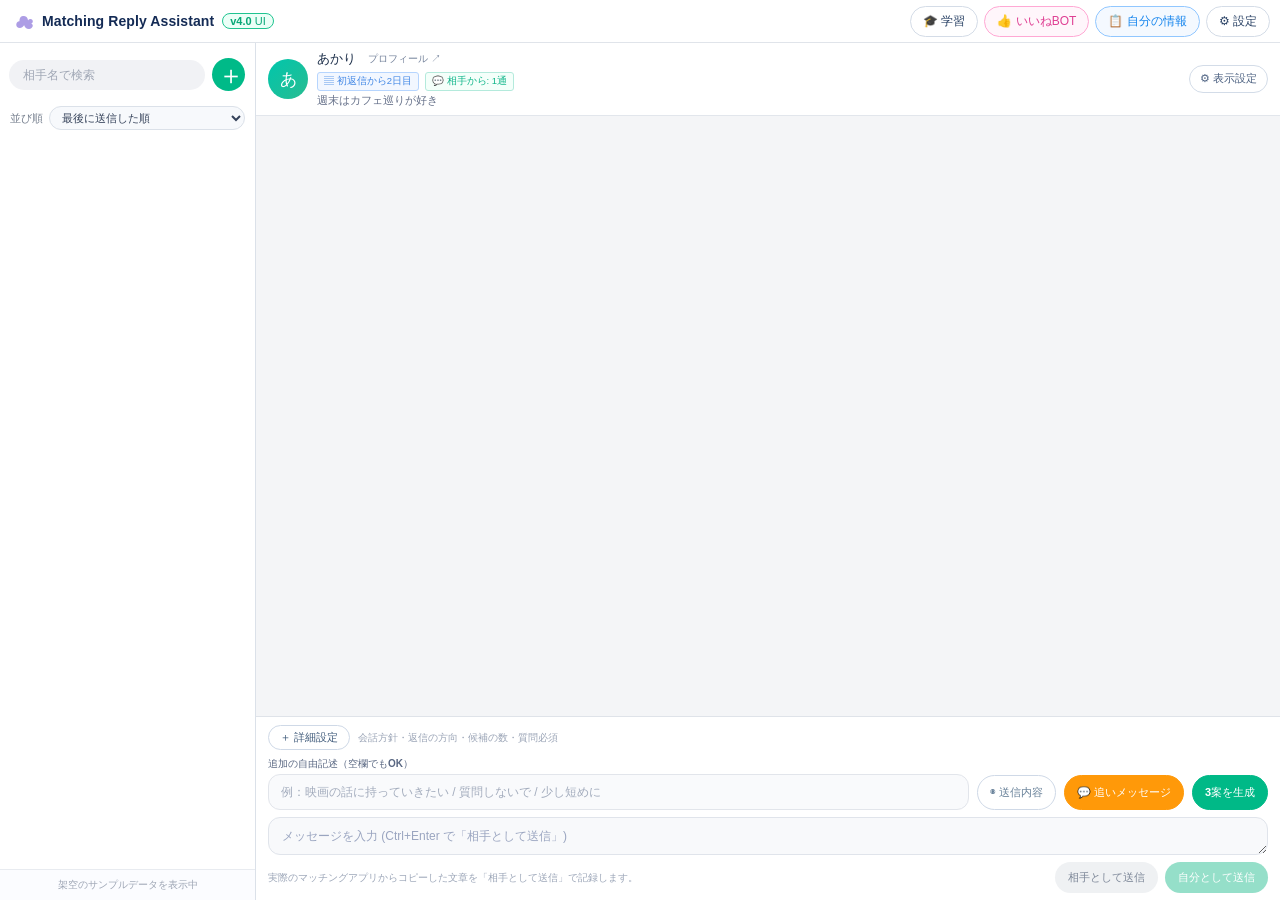
==== commit f9123c7a: "UI: トーク一覧の並び替え(最新順/五十音順)・検索クリア・相手削除と質問必須の既定ON" ====
--- a/index.html
+++ b/index.html
@@ -21,7 +21,20 @@
   </header>
   <div class="layout">
     <aside class="contacts">
-      <div class="search-row"><input id="search" type="search" placeholder="相手名で検索" aria-label="相手名で検索"><button id="new-contact" type="button" title="相手を追加" aria-label="相手を追加">＋</button></div>
+      <div class="search-row">
+        <div class="search-input-wrap">
+          <input id="search" type="search" placeholder="相手名で検索" aria-label="相手名で検索">
+          <button id="clear-search" class="search-clear" type="button" title="検索をクリア" aria-label="検索をクリア" hidden>×</button>
+        </div>
+        <button id="new-contact" type="button" title="相手を追加" aria-label="相手を追加">＋</button>
+      </div>
+      <div class="sort-row">
+        <label for="sort-order">並び順</label>
+        <select id="sort-order" title="トーク一覧の並び順を切り替えます">
+          <option value="last" selected>最後に送信した順</option>
+          <option value="name">名前の五十音順</option>
+        </select>
+      </div>
       <div class="contact-scroller" id="contacts" aria-label="相手一覧"></div>
       <div class="contacts-footer">架空のサンプルデータを表示中</div>
     </aside>
@@ -67,7 +80,7 @@
         <div class="advanced-settings" id="advanced-settings" hidden>
           <div class="config-line inline">
             <label class="check-option" title="記録済みの会話だけを根拠に、続ける・確認する・誘う・待つ・止めるを提案します。返信候補とは別表示です。"><input id="policy" type="checkbox" checked><span><strong>会うまでの会話方針も表示</strong></span></label>
-            <label class="check-option" title="チェックがあるときは、返す候補すべてに相手への質問を1つ入れます（誘いへの承諾を除く）。"><input id="require-question" type="checkbox"><span><strong>質問必須</strong></span></label>
+            <label class="check-option" title="チェックがあるときは、返す候補すべてに相手への質問を1つ入れます（誘いへの承諾を除く）。"><input id="require-question" type="checkbox" checked><span><strong>質問必須</strong></span></label>
           </div>
           <div class="config-line inline">
             <label for="direction">返信の方向</label>
--- a/style.css
+++ b/style.css
@@ -21,11 +21,21 @@
 .layout{flex:1;min-height:0;display:grid;grid-template-columns:256px minmax(0,1fr)}
 .contacts{background:#fff;border-right:1px solid #dbe1e9;display:flex;flex-direction:column;overflow:hidden;min-height:0}
 .search-row{height:63px;min-height:63px;display:flex;align-items:center;gap:7px;padding:10px 10px 10px 9px}
-.search-row input{flex:1;width:0;border:0;background:#f1f2f5;border-radius:20px;padding:8px 14px;color:#35425a;outline:none}
+.search-input-wrap{flex:1;width:0;position:relative;display:flex;align-items:center}
+.search-row input{flex:1;width:0;border:0;background:#f1f2f5;border-radius:20px;padding:8px 30px 8px 14px;color:#35425a;outline:none}
 .search-row input::placeholder{color:#a0a7b5}
 .search-row button{width:33px;height:33px;border:0;background:#00ba88;border-radius:50%;color:#fff;font-size:26px;line-height:1;display:grid;place-items:center}
+.search-row .search-clear{position:absolute;right:5px;width:20px;height:20px;background:#c3c9d4;font-size:14px;color:#fff}
+.search-row .search-clear:hover{background:#98a1b1}
+.search-row .search-clear[hidden]{display:none}
+.sort-row{display:flex;align-items:center;gap:6px;padding:0 10px 8px;font-size:11px;color:#77808f}
+.sort-row label{white-space:nowrap}
+.sort-row select{flex:1;min-width:0;border:1px solid #dbe1e9;border-radius:14px;background:#f7f9fc;padding:4px 8px;font-size:11px;color:#35425a;outline:none}
 .contact-scroller{overflow:auto;min-height:0;flex:1;scrollbar-width:thin;scrollbar-color:#b5b8c0 transparent}
-.contact-item{background:#fff;border:0;border-bottom:1px solid #edf0f3;width:100%;min-height:57px;padding:7px 8px;display:flex;align-items:center;gap:9px;text-align:left;color:#2f3851}
+.contact-row{position:relative}
+.contact-item{background:#fff;border:0;border-bottom:1px solid #edf0f3;width:100%;min-height:57px;padding:7px 34px 7px 8px;display:flex;align-items:center;gap:9px;text-align:left;color:#2f3851}
+.contact-delete{position:absolute;top:50%;right:8px;transform:translateY(-50%);width:22px;height:22px;border:1px solid #e3c2c2;border-radius:50%;background:#fff;color:#c46a6a;font-size:14px;line-height:1;display:grid;place-items:center;cursor:pointer}
+.contact-delete:hover{background:#fdecec;border-color:#e0a9a9;color:#b14848}
 .contact-item:hover{background:#f5f8fa}
 .contact-item.active{background:#e8fcf5}
 .avatar{display:grid;place-items:center;color:#fff;width:40px;height:40px;flex-shrink:0;border-radius:50%;font-size:17px;font-weight:700;background:linear-gradient(135deg,#00c6ac,#29bc91)}
@@ -172,7 +182,7 @@
 .composer .inline-error{margin:0 0 9px}
 .suggestion-list>.inline-error{flex:1 0 100%;margin:0}
 @media(max-width:1120px){.layout{grid-template-columns:226px minmax(0,1fr)}.conversation-header{flex-wrap:wrap;padding:8px 12px}.header-tools{margin-left:45px}.composer{gap:6px}.contact-preview{max-width:140px}.config-line .helper{display:none}.settings-note{display:none}.config-line.inline{gap:9px}.config-line.inline select{min-width:120px}.action-line{flex-wrap:wrap}.action-line input{flex-basis:100%}.action-line button{flex:1}}
-@media(max-width:740px){.global-header{height:auto;padding:10px;align-items:flex-start;flex-wrap:wrap}.global-actions{width:100%;overflow:auto}.layout{grid-template-columns:75px minmax(0,1fr)}.search-row{padding:8px 5px;flex-direction:column;height:auto;gap:4px}.search-row input{width:65px;font-size:9px;padding:6px 4px}.search-row button{width:31px;height:31px}.contact-item{padding:8px;justify-content:center}.contact-item-details,.contacts-footer{display:none}.conversation-header{min-height:75px}.header-tools{margin-left:0;gap:4px}.tone-toggle button{font-size:9px;padding:4px}.utility-button{padding:5px;font-size:9px}.contact-bio{max-width:160px}.composer{padding:9px}.policy-banner small{display:none}.config-line{flex-wrap:wrap}.send-row>span{display:none}}
+@media(max-width:740px){.global-header{height:auto;padding:10px;align-items:flex-start;flex-wrap:wrap}.global-actions{width:100%;overflow:auto}.layout{grid-template-columns:75px minmax(0,1fr)}.search-row{padding:8px 5px;flex-direction:column;height:auto;gap:4px}.search-input-wrap{flex:none;width:100%}.search-row input{width:65px;font-size:9px;padding:6px 4px}.search-row button{width:31px;height:31px}.search-row .search-clear{right:1px;width:16px;height:16px;font-size:11px}.sort-row{display:none}.contact-item{padding:8px;justify-content:center}.contact-delete{display:none}.contact-item-details,.contacts-footer{display:none}.conversation-header{min-height:75px}.header-tools{margin-left:0;gap:4px}.tone-toggle button{font-size:9px;padding:4px}.utility-button{padding:5px;font-size:9px}.contact-bio{max-width:160px}.composer{padding:9px}.policy-banner small{display:none}.config-line{flex-wrap:wrap}.send-row>span{display:none}}
 
 
 /* Connected-backend controls added on top of the approved UI */
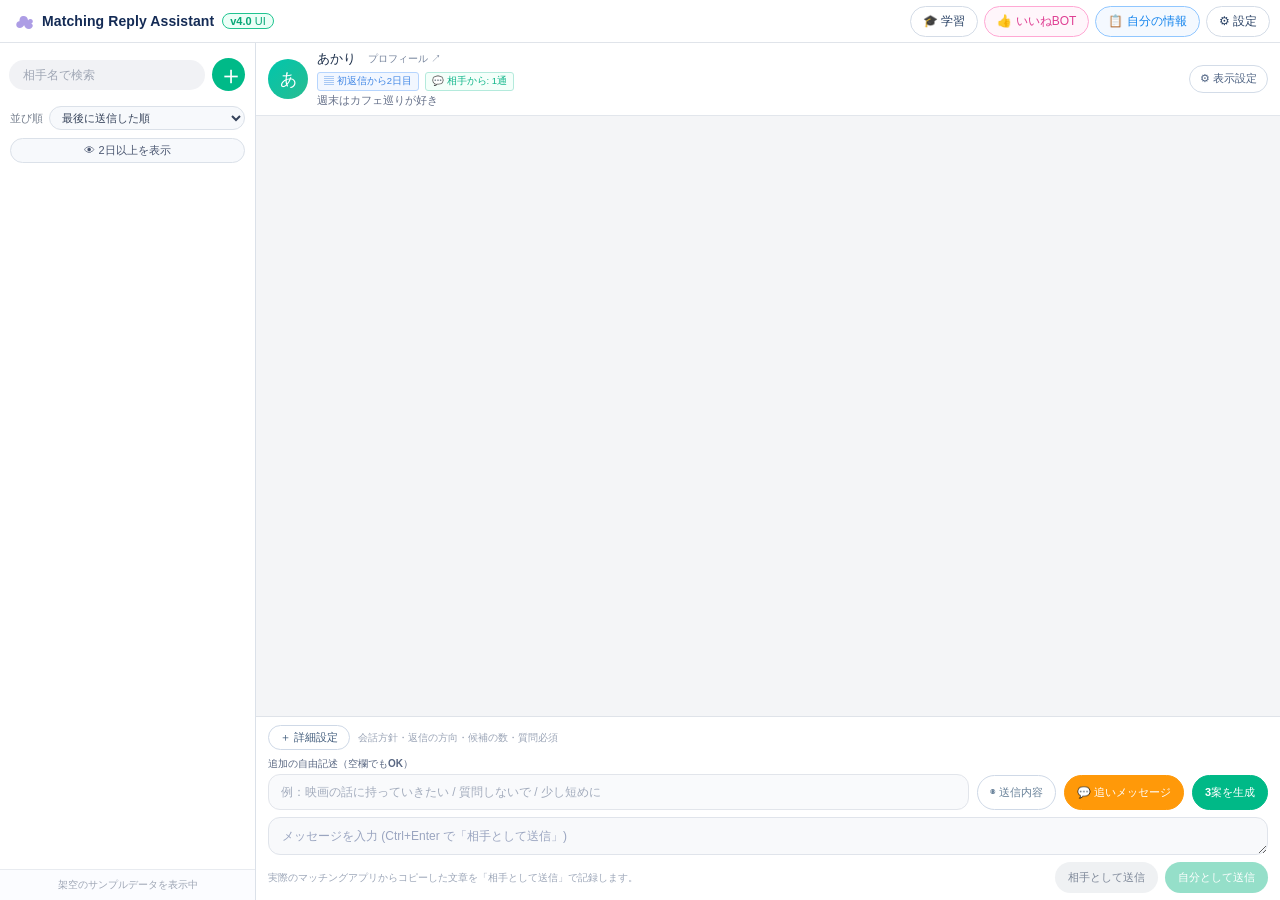
==== commit 10ac2b24: "feat: 2日以上メッセージのない相手を既定で非表示にする切替ボタンを追加 相手一覧で last_message_at が2日以上前の相手を既定で隠し、#toggle-stale で全員表示に切り替" ====
--- a/index.html
+++ b/index.html
@@ -34,6 +34,9 @@
           <option value="last" selected>最後に送信した順</option>
           <option value="name">名前の五十音順</option>
         </select>
+      </div>
+      <div class="filter-row">
+        <button id="toggle-stale" class="stale-toggle" type="button" aria-pressed="false" title="2日以上メッセージのやり取りがない相手の表示/非表示を切り替えます">👁 2日以上を表示</button>
       </div>
       <div class="contact-scroller" id="contacts" aria-label="相手一覧"></div>
       <div class="contacts-footer">架空のサンプルデータを表示中</div>
--- a/style.css
+++ b/style.css
@@ -31,6 +31,10 @@
 .sort-row{display:flex;align-items:center;gap:6px;padding:0 10px 8px;font-size:11px;color:#77808f}
 .sort-row label{white-space:nowrap}
 .sort-row select{flex:1;min-width:0;border:1px solid #dbe1e9;border-radius:14px;background:#f7f9fc;padding:4px 8px;font-size:11px;color:#35425a;outline:none}
+.filter-row{display:flex;align-items:center;padding:0 10px 8px}
+.stale-toggle{flex:1;min-width:0;border:1px solid #dbe1e9;border-radius:14px;background:#f7f9fc;padding:4px 8px;font-size:11px;color:#4a5670;white-space:nowrap;overflow:hidden;text-overflow:ellipsis}
+.stale-toggle:hover{background:#eef3fa}
+.stale-toggle.on{background:#e8fcf5;border-color:#9de5cb;color:#0f9c72}
 .contact-scroller{overflow:auto;min-height:0;flex:1;scrollbar-width:thin;scrollbar-color:#b5b8c0 transparent}
 .contact-row{position:relative}
 .contact-item{background:#fff;border:0;border-bottom:1px solid #edf0f3;width:100%;min-height:57px;padding:7px 34px 7px 8px;display:flex;align-items:center;gap:9px;text-align:left;color:#2f3851}
